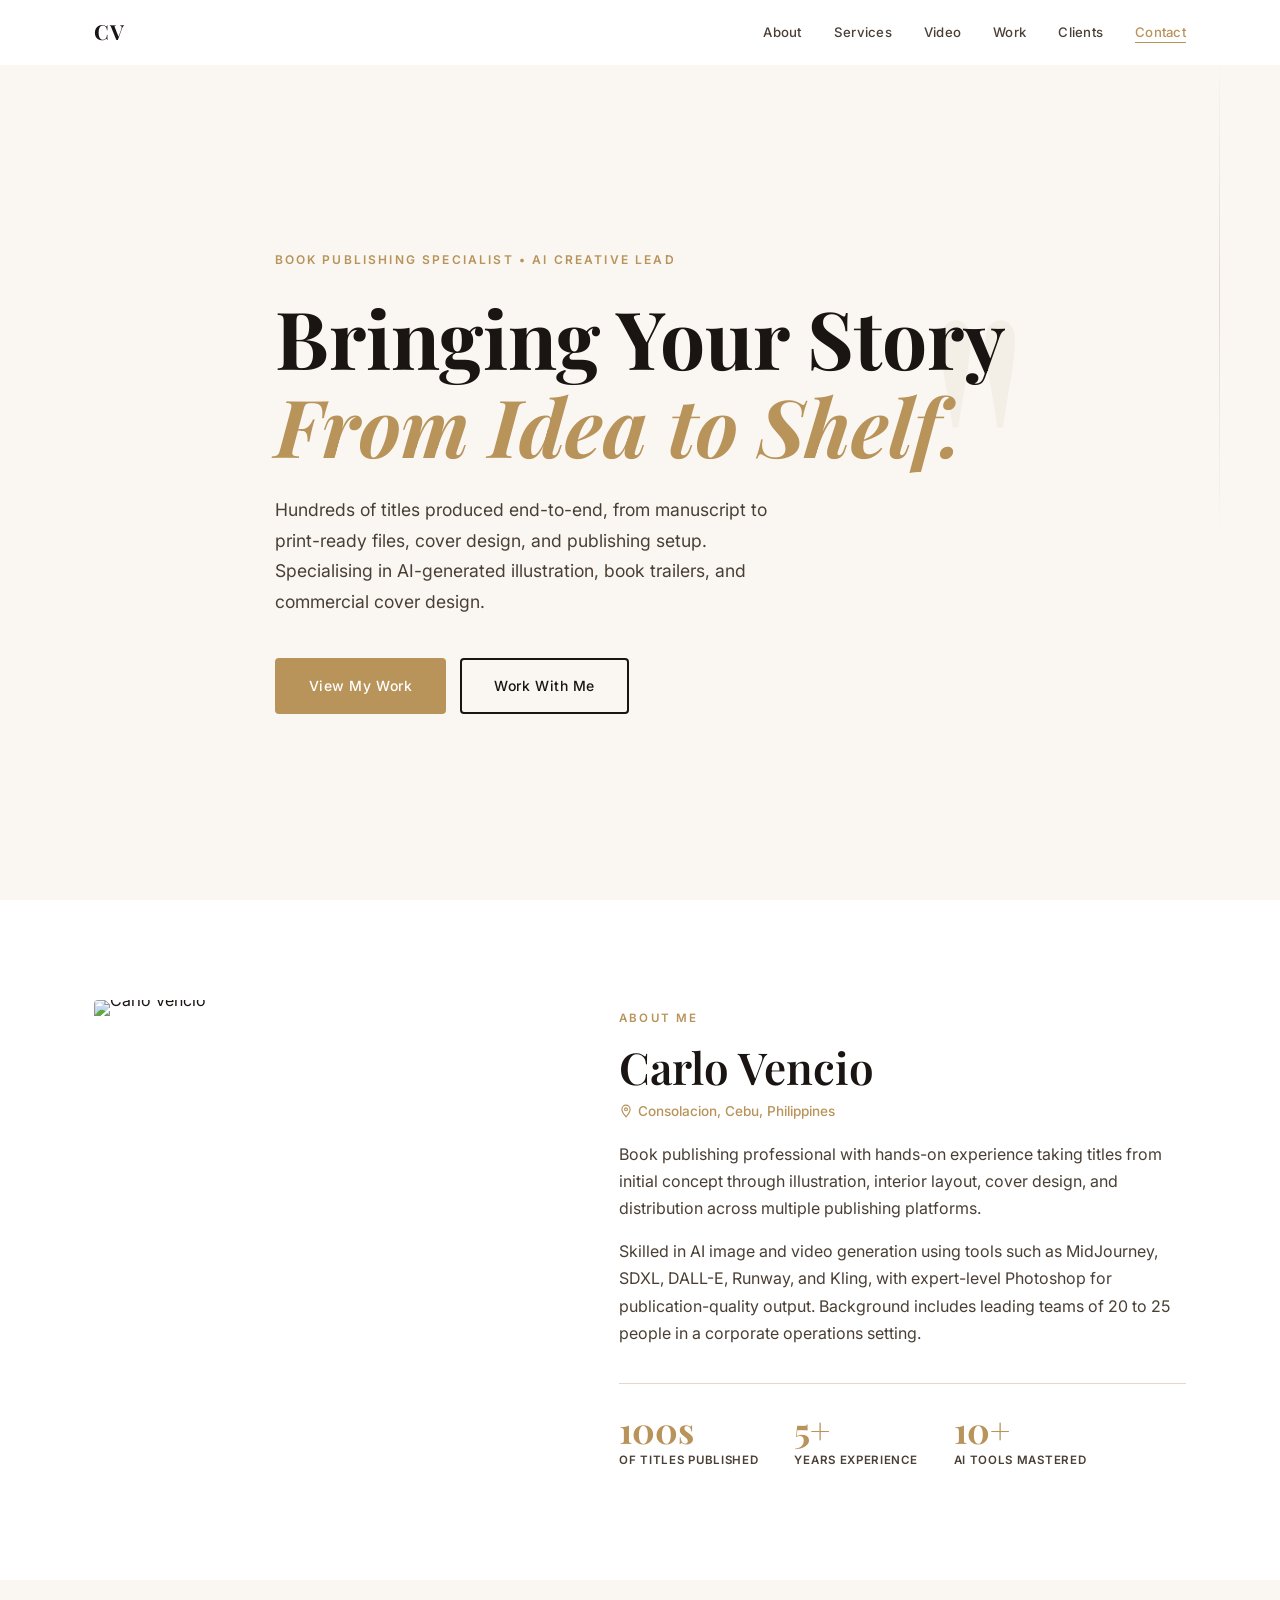
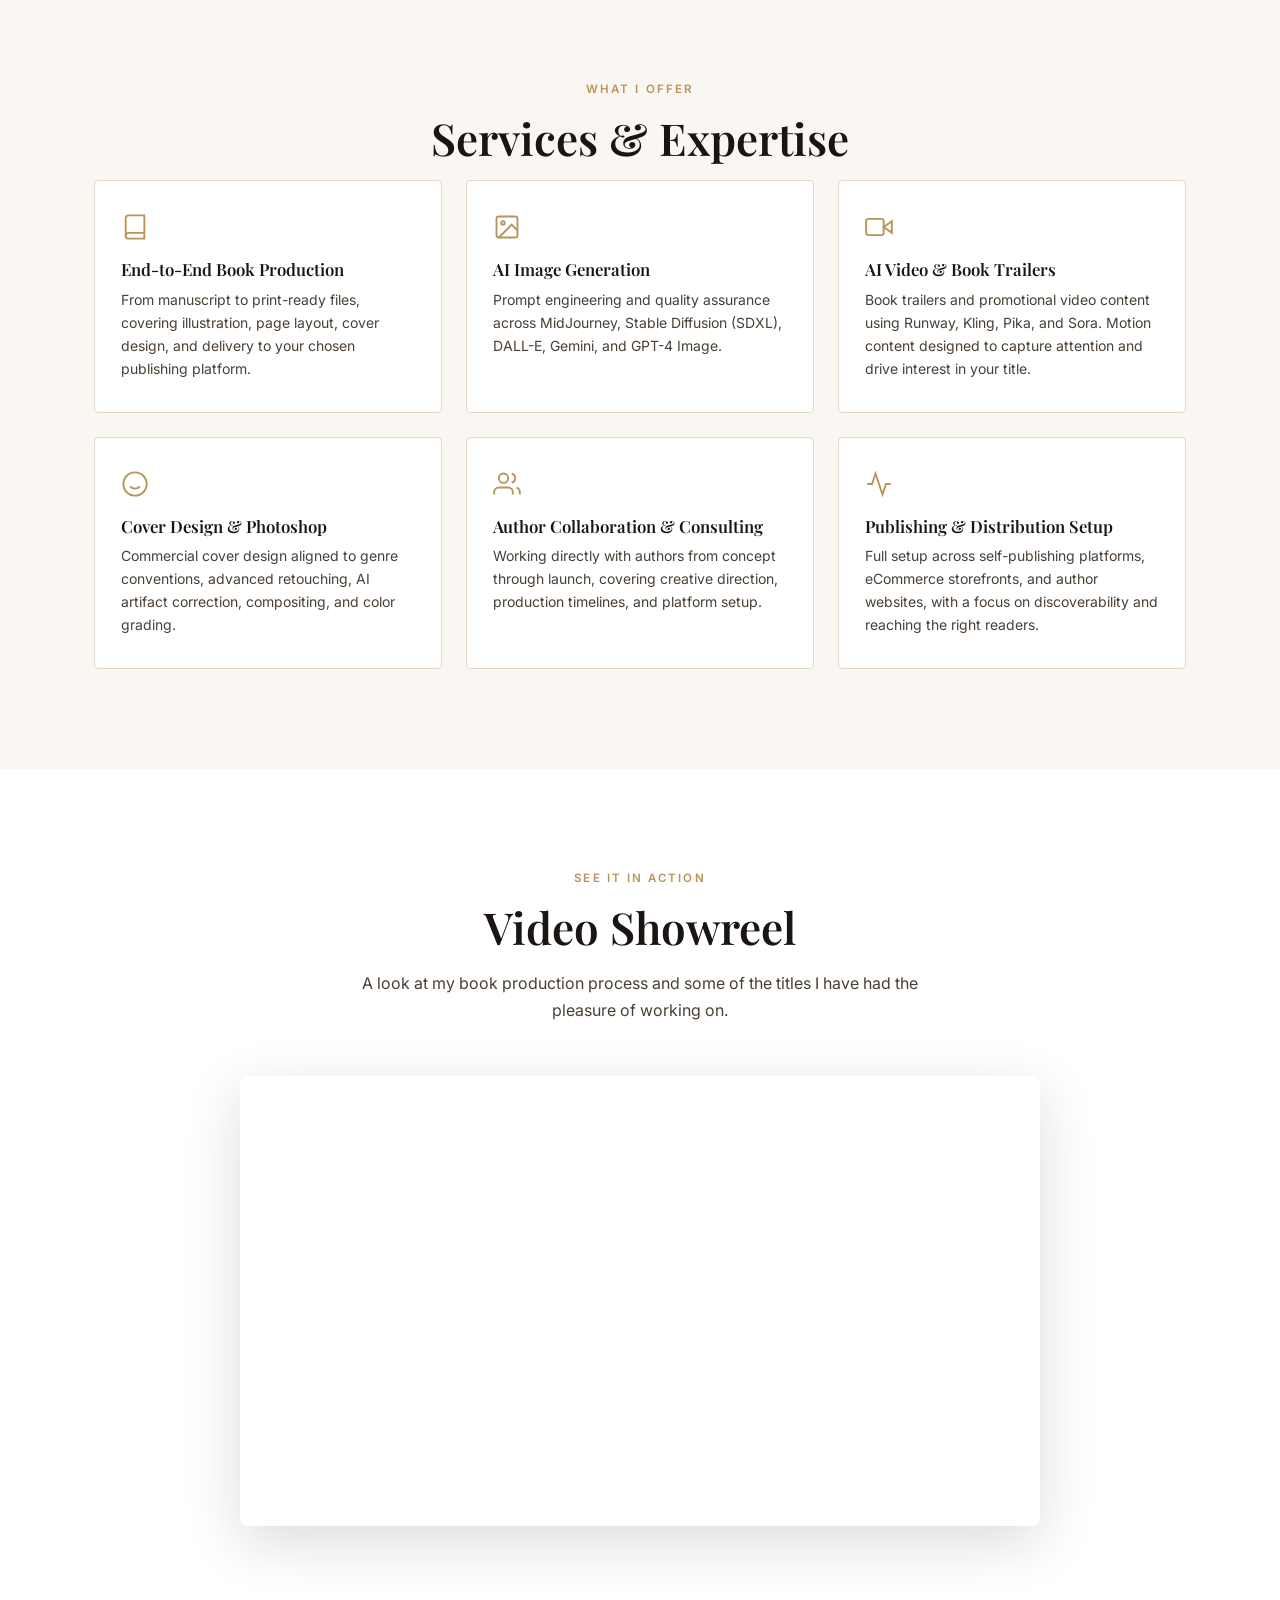
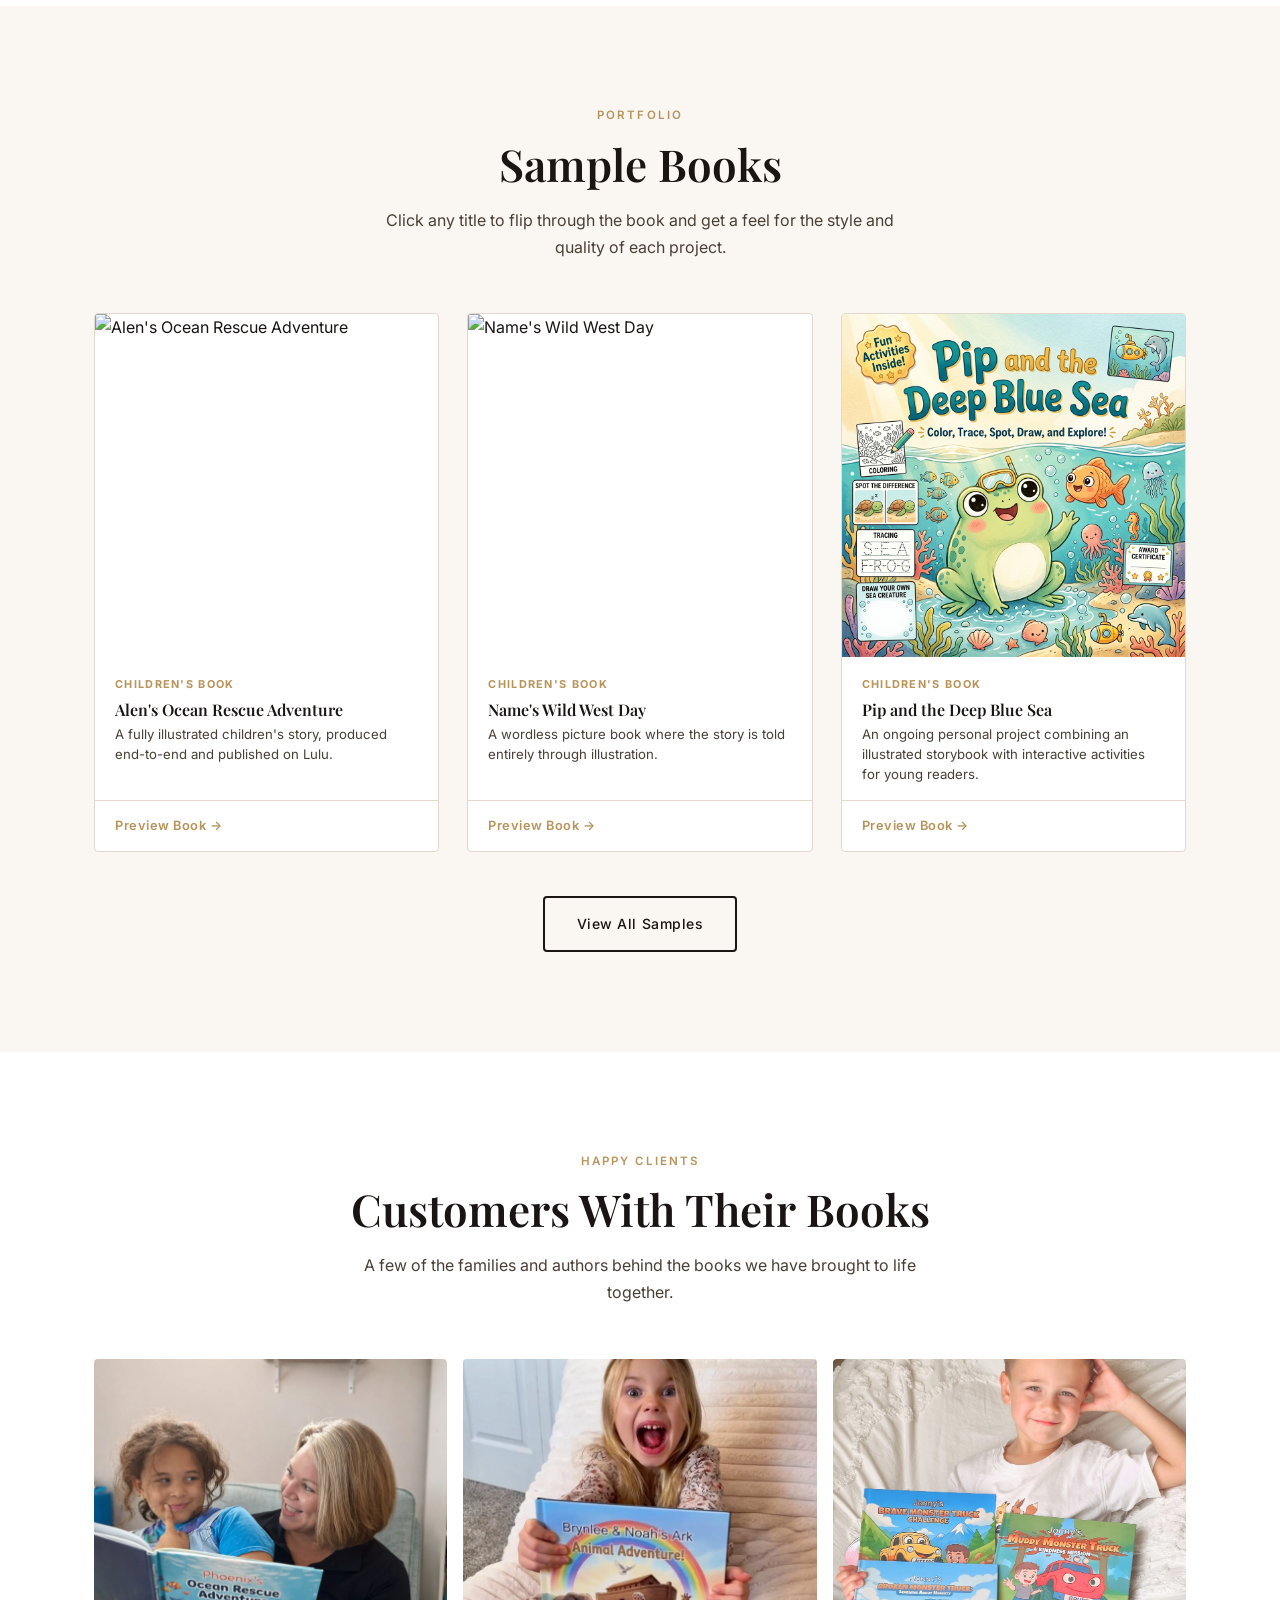
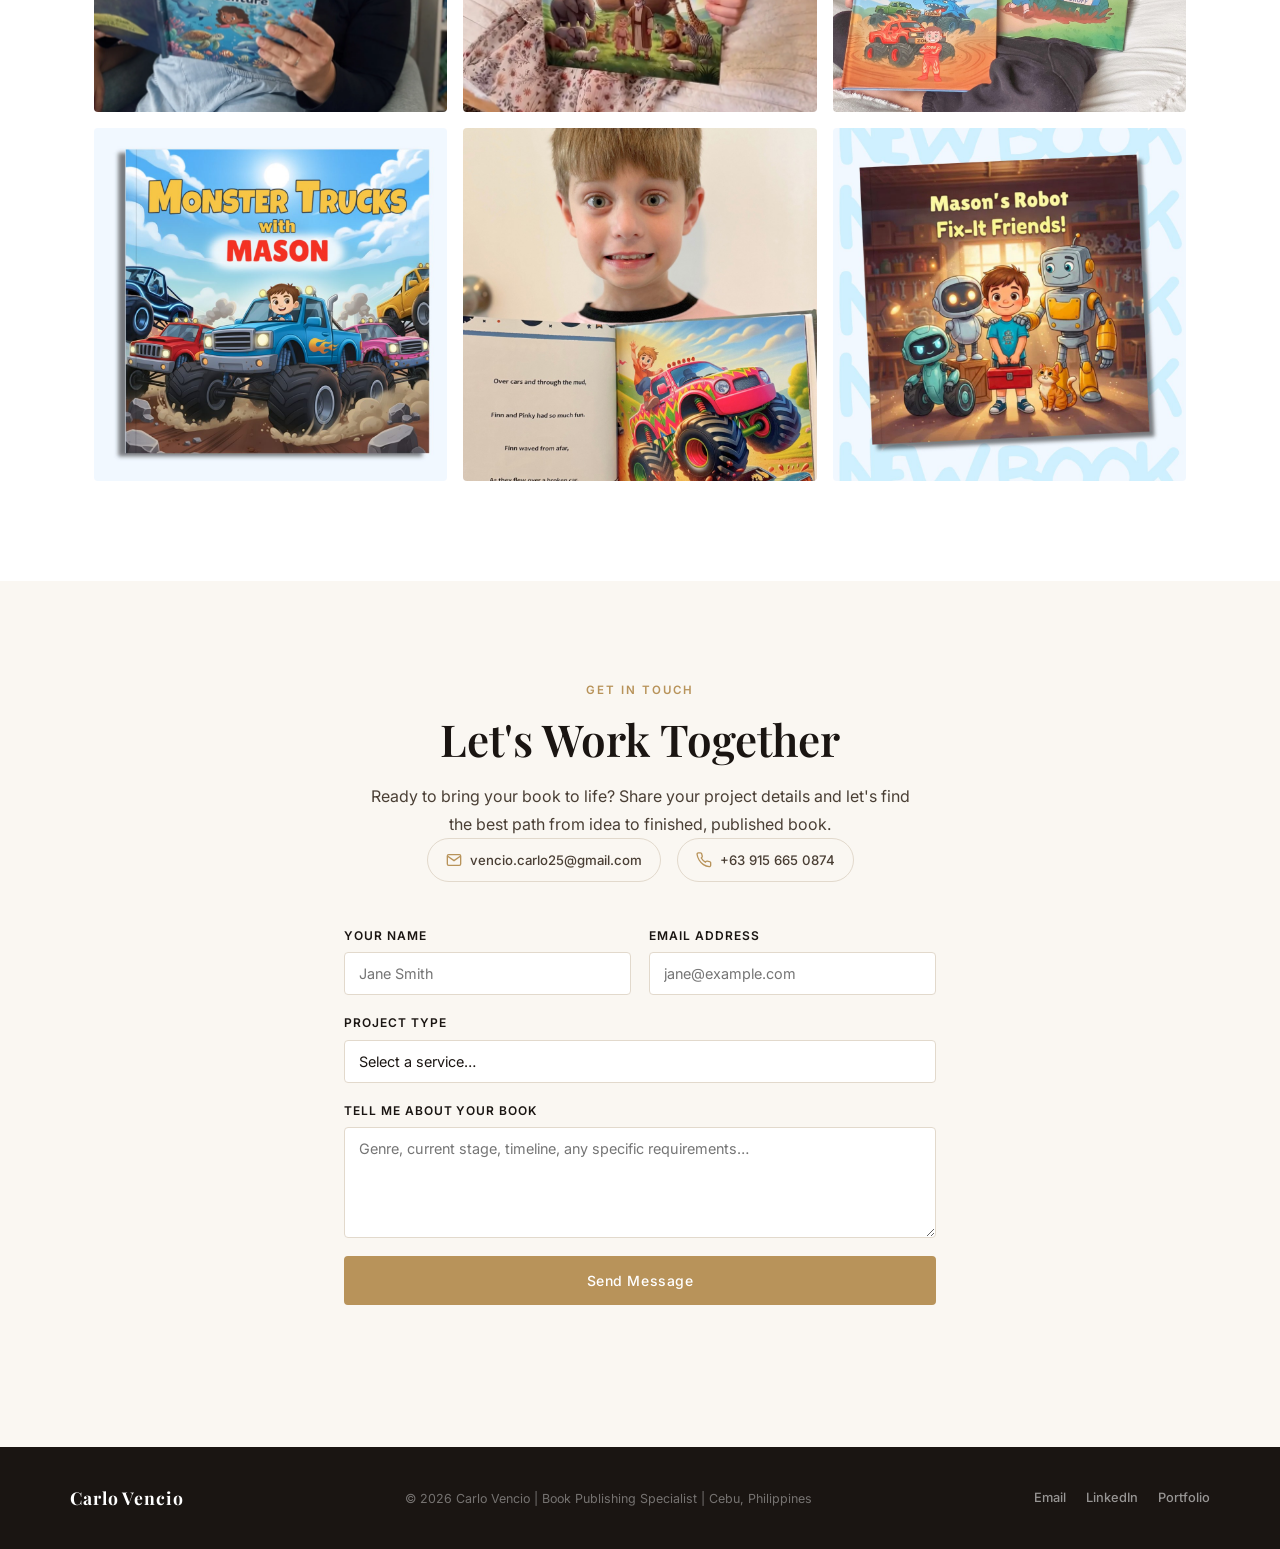
==== index.html @ 2e8cb9fe "Initial portfolio launch" ====
<!DOCTYPE html>
<html lang="en">
<head>
  <meta charset="UTF-8" />
  <meta name="viewport" content="width=device-width, initial-scale=1.0" />
  <title>Carlo Vencio | Book Publishing Specialist</title>
  <link rel="preconnect" href="https://fonts.googleapis.com" />
  <link rel="preconnect" href="https://fonts.gstatic.com" crossorigin />
  <link href="https://fonts.googleapis.com/css2?family=Playfair+Display:ital,wght@0,400;0,600;0,700;1,400&family=Inter:wght@300;400;500;600&display=swap" rel="stylesheet" />
  <link rel="stylesheet" href="style.css" />
</head>
<body>

  <!-- Navigation -->
  <nav id="navbar">
    <div class="nav-inner">
      <a href="#hero" class="nav-logo">CV</a>
      <ul class="nav-links">
        <li><a href="#about">About</a></li>
        <li><a href="#skills">Services</a></li>
        <li><a href="#reel">Video</a></li>
        <li><a href="#samples">Work</a></li>
        <li><a href="#clients">Clients</a></li>
        <li><a href="#contact" class="nav-cta">Contact</a></li>
      </ul>
      <button class="hamburger" aria-label="Toggle menu" onclick="toggleMenu()">
        <span></span><span></span><span></span>
      </button>
    </div>
    <ul class="mobile-menu" id="mobileMenu">
      <li><a href="#about" onclick="toggleMenu()">About</a></li>
      <li><a href="#skills" onclick="toggleMenu()">Services</a></li>
      <li><a href="#reel" onclick="toggleMenu()">Video</a></li>
      <li><a href="#samples" onclick="toggleMenu()">Work</a></li>
      <li><a href="#clients" onclick="toggleMenu()">Clients</a></li>
      <li><a href="#contact" onclick="toggleMenu()">Contact</a></li>
    </ul>
  </nav>

  <!-- Hero -->
  <section id="hero">
    <div class="hero-inner">
      <p class="hero-eyebrow">Book Publishing Specialist &bull; AI Creative Lead</p>
      <h1 class="hero-title">Bringing Your Story<br /><em>From Idea to Shelf.</em></h1>
      <p class="hero-sub">
        Hundreds of titles produced end-to-end, from manuscript to print-ready files, cover design,
        and publishing setup. Specialising in AI-generated illustration, book trailers, and commercial cover design.
      </p>
      <div class="hero-actions">
        <a href="#samples" class="btn btn-primary">View My Work</a>
        <a href="#contact" class="btn btn-ghost">Work With Me</a>
      </div>
    </div>
    <div class="hero-deco" aria-hidden="true">
      <div class="deco-line"></div>
      <div class="deco-quote">"</div>
    </div>
  </section>

  <!-- About -->
  <section id="about">
    <div class="section-inner two-col">

      <div class="about-image-wrap">
        <div class="about-image-placeholder">
          <img src="Portrait Photo.png" alt="Carlo Vencio" />
        </div>
      </div>

      <div class="about-text">
        <p class="section-label">About Me</p>
        <h2>Carlo Vencio</h2>
        <p class="about-location">
          <svg width="14" height="14" viewBox="0 0 24 24" fill="none" stroke="currentColor" stroke-width="2"><path d="M12 2C8.13 2 5 5.13 5 9c0 5.25 7 13 7 13s7-7.75 7-13c0-3.87-3.13-7-7-7z"/><circle cx="12" cy="9" r="2.5"/></svg>
          Consolacion, Cebu, Philippines
        </p>
        <p>
          Book publishing professional with hands-on experience taking titles from initial concept through
          illustration, interior layout, cover design, and distribution across multiple publishing platforms.
        </p>
        <p>
          Skilled in AI image and video generation using tools such as MidJourney, SDXL, DALL-E, Runway,
          and Kling, with expert-level Photoshop for publication-quality output. Background includes
          leading teams of 20 to 25 people in a corporate operations setting.
        </p>
        <div class="about-stats">
          <div class="stat">
            <span class="stat-num">100s</span>
            <span class="stat-label">of Titles Published</span>
          </div>
          <div class="stat">
            <span class="stat-num">5+</span>
            <span class="stat-label">Years Experience</span>
          </div>
          <div class="stat">
            <span class="stat-num">10+</span>
            <span class="stat-label">AI Tools Mastered</span>
          </div>
        </div>
      </div>

    </div>
  </section>

  <!-- Services / Skills -->
  <section id="skills" class="section-alt">
    <div class="section-inner">
      <p class="section-label centered">What I Offer</p>
      <h2 class="centered">Services &amp; Expertise</h2>
      <div class="skills-grid">

        <div class="skill-card fade-in">
          <div class="skill-icon">
            <svg width="28" height="28" viewBox="0 0 24 24" fill="none" stroke="currentColor" stroke-width="1.6"><path d="M4 19.5A2.5 2.5 0 0 1 6.5 17H20"/><path d="M6.5 2H20v20H6.5A2.5 2.5 0 0 1 4 19.5v-15A2.5 2.5 0 0 1 6.5 2z"/></svg>
          </div>
          <h3>End-to-End Book Production</h3>
          <p>From manuscript to print-ready files, covering illustration, page layout, cover design, and delivery to your chosen publishing platform.</p>
        </div>

        <div class="skill-card fade-in">
          <div class="skill-icon">
            <svg width="28" height="28" viewBox="0 0 24 24" fill="none" stroke="currentColor" stroke-width="1.6"><rect x="3" y="3" width="18" height="18" rx="2"/><circle cx="8.5" cy="8.5" r="1.5"/><polyline points="21 15 16 10 5 21"/></svg>
          </div>
          <h3>AI Image Generation</h3>
          <p>Prompt engineering and quality assurance across MidJourney, Stable Diffusion (SDXL), DALL-E, Gemini, and GPT-4 Image.</p>
        </div>

        <div class="skill-card fade-in">
          <div class="skill-icon">
            <svg width="28" height="28" viewBox="0 0 24 24" fill="none" stroke="currentColor" stroke-width="1.6"><polygon points="23 7 16 12 23 17 23 7"/><rect x="1" y="5" width="15" height="14" rx="2"/></svg>
          </div>
          <h3>AI Video &amp; Book Trailers</h3>
          <p>Book trailers and promotional video content using Runway, Kling, Pika, and Sora. Motion content designed to capture attention and drive interest in your title.</p>
        </div>

        <div class="skill-card fade-in">
          <div class="skill-icon">
            <svg width="28" height="28" viewBox="0 0 24 24" fill="none" stroke="currentColor" stroke-width="1.6"><circle cx="12" cy="12" r="10"/><path d="M8 14s1.5 2 4 2 4-2 4-2"/><line x1="9" y1="9" x2="9.01" y2="9"/><line x1="15" y1="9" x2="15.01" y2="9"/></svg>
          </div>
          <h3>Cover Design &amp; Photoshop</h3>
          <p>Commercial cover design aligned to genre conventions, advanced retouching, AI artifact correction, compositing, and color grading.</p>
        </div>

        <div class="skill-card fade-in">
          <div class="skill-icon">
            <svg width="28" height="28" viewBox="0 0 24 24" fill="none" stroke="currentColor" stroke-width="1.6"><path d="M17 21v-2a4 4 0 0 0-4-4H5a4 4 0 0 0-4 4v2"/><circle cx="9" cy="7" r="4"/><path d="M23 21v-2a4 4 0 0 0-3-3.87"/><path d="M16 3.13a4 4 0 0 1 0 7.75"/></svg>
          </div>
          <h3>Author Collaboration &amp; Consulting</h3>
          <p>Working directly with authors from concept through launch, covering creative direction, production timelines, and platform setup.</p>
        </div>

        <div class="skill-card fade-in">
          <div class="skill-icon">
            <svg width="28" height="28" viewBox="0 0 24 24" fill="none" stroke="currentColor" stroke-width="1.6"><polyline points="22 12 18 12 15 21 9 3 6 12 2 12"/></svg>
          </div>
          <h3>Publishing &amp; Distribution Setup</h3>
          <p>Full setup across self-publishing platforms, eCommerce storefronts, and author websites, with a focus on discoverability and reaching the right readers.</p>
        </div>

      </div>
    </div>
  </section>

  <!-- Video Reel -->
  <section id="reel">
    <div class="section-inner">
      <p class="section-label centered">See It in Action</p>
      <h2 class="centered">Video Showreel</h2>
      <p class="section-sub centered">A look at my book production process and some of the titles I have had the pleasure of working on.</p>

      <div class="video-wrap">
        <iframe
          src="https://drive.google.com/file/d/1rK-csCDAUSJfvxJgGJFTyrzbpa-KlfTm/preview"
          title="Carlo Vencio — Book Publishing Showreel"
          frameborder="0"
          allow="autoplay"
          allowfullscreen
        ></iframe>
      </div>
    </div>
  </section>

  <!-- Book Samples -->
  <section id="samples" class="section-alt">
    <div class="section-inner">
      <p class="section-label centered">Portfolio</p>
      <h2 class="centered">Sample Books</h2>
      <p class="section-sub centered">Click any title to flip through the book and get a feel for the style and quality of each project.</p>

      <div class="samples-grid">

        <a href="https://online.flippingbook.com/view/34475751/" class="sample-card fade-in" target="_blank" rel="noopener">
          <div class="sample-cover">
            <img src="book1-cover.png" alt="Alen's Ocean Rescue Adventure" />
          </div>
          <div class="sample-info">
            <span class="sample-tag">Children's Book</span>
            <h3>Alen's Ocean Rescue Adventure</h3>
            <p>A fully illustrated children's story, produced end-to-end and published on Lulu.</p>
          </div>
          <span class="sample-cta">Preview Book &rarr;</span>
        </a>

        <a href="https://online.flippingbook.com/view/34482926/" class="sample-card fade-in" target="_blank" rel="noopener">
          <div class="sample-cover">
            <img src="book2-cover.png" alt="Name's Wild West Day" />
          </div>
          <div class="sample-info">
            <span class="sample-tag">Children's Book</span>
            <h3>Name's Wild West Day</h3>
            <p>A wordless picture book where the story is told entirely through illustration.</p>
          </div>
          <span class="sample-cta">Preview Book &rarr;</span>
        </a>

        <a href="https://online.flippingbook.com/view/34551465/" class="sample-card fade-in" target="_blank" rel="noopener">
          <div class="sample-cover">
            <img src="Book 3 Cover.png" alt="Pip and the Deep Blue Sea" />
          </div>
          <div class="sample-info">
            <span class="sample-tag">Children's Book</span>
            <h3>Pip and the Deep Blue Sea</h3>
            <p>An ongoing personal project combining an illustrated storybook with interactive activities for young readers.</p>
          </div>
          <span class="sample-cta">Preview Book &rarr;</span>
        </a>

      </div>

      <div class="samples-footer">
        <a href="samples.html" class="btn btn-ghost">View All Samples</a>
      </div>
    </div>
  </section>

  <!-- Happy Clients -->
  <section id="clients">
    <div class="section-inner">
      <p class="section-label centered">Happy Clients</p>
      <h2 class="centered">Customers With Their Books</h2>
      <p class="section-sub centered">A few of the families and authors behind the books we have brought to life together.</p>

      <div class="customer-grid">

        <div class="customer-photo fade-in">
          <img src="Customers/651484935_17951443080093015_5088389993843318932_n.webp" alt="Happy customer with their book" />
        </div>

        <div class="customer-photo fade-in">
          <img src="Customers/684213125_17957928378093015_915943204173973894_n.webp" alt="Happy customer with their book" />
        </div>

        <div class="customer-photo fade-in">
          <img src="Customers/615909279_122229376700099306_4117335840687548541_n.jpg" alt="Happy customer with their book" />
        </div>

        <div class="customer-photo fade-in">
          <img src="Customers/581117694_122221785242099306_553278590789851433_n.jpg" alt="Happy customer with their book" />
        </div>

        <div class="customer-photo fade-in">
          <img src="Customers/581532958_122222029796099306_1323081441758568649_n.jpg" alt="Happy customer with their book" />
        </div>

        <div class="customer-photo fade-in">
          <img src="Customers/597852936_122225247158099306_3003278703873322475_n.jpg" alt="Happy customer with their book" />
        </div>

      </div>
    </div>
  </section>


  <!-- Contact -->
  <section id="contact" class="section-alt">
    <div class="section-inner contact-inner">
      <p class="section-label centered">Get in Touch</p>
      <h2 class="centered">Let's Work Together</h2>
      <p class="contact-lead centered">
        Ready to bring your book to life? Share your project details and let's find<br />
        the best path from idea to finished, published book.
      </p>

      <div class="contact-details">
        <a href="mailto:vencio.carlo25@gmail.com" class="contact-chip">
          <svg width="16" height="16" viewBox="0 0 24 24" fill="none" stroke="currentColor" stroke-width="2"><path d="M4 4h16c1.1 0 2 .9 2 2v12c0 1.1-.9 2-2 2H4c-1.1 0-2-.9-2-2V6c0-1.1.9-2 2-2z"/><polyline points="22,6 12,13 2,6"/></svg>
          vencio.carlo25@gmail.com
        </a>
        <a href="tel:+639156650874" class="contact-chip">
          <svg width="16" height="16" viewBox="0 0 24 24" fill="none" stroke="currentColor" stroke-width="2"><path d="M22 16.92v3a2 2 0 0 1-2.18 2 19.79 19.79 0 0 1-8.63-3.07A19.5 19.5 0 0 1 4.69 12 19.79 19.79 0 0 1 1.61 3.4a2 2 0 0 1 1.99-2.18h3a2 2 0 0 1 2 1.72c.127.96.361 1.903.7 2.81a2 2 0 0 1-.45 2.11L7.91 8.96a16 16 0 0 0 6.13 6.13l.91-.91a2 2 0 0 1 2.11-.45c.907.339 1.85.573 2.81.7A2 2 0 0 1 22 16.92z"/></svg>
          +63 915 665 0874
        </a>
      </div>

      <form class="contact-form" onsubmit="handleSubmit(event)">
        <div class="form-row">
          <div class="form-group">
            <label for="name">Your Name</label>
            <input type="text" id="name" name="name" placeholder="Jane Smith" required />
          </div>
          <div class="form-group">
            <label for="email">Email Address</label>
            <input type="email" id="email" name="email" placeholder="jane@example.com" required />
          </div>
        </div>
        <div class="form-group">
          <label for="project">Project Type</label>
          <select id="project" name="project">
            <option value="">Select a service…</option>
            <option>End-to-End Book Production</option>
            <option>Cover Design Only</option>
            <option>AI Image Generation</option>
            <option>Book Trailer / Video</option>
            <option>Publishing Platform Setup</option>
            <option>Other</option>
          </select>
        </div>
        <div class="form-group">
          <label for="message">Tell Me About Your Book</label>
          <textarea id="message" name="message" rows="5" placeholder="Genre, current stage, timeline, any specific requirements…" required></textarea>
        </div>
        <button type="submit" class="btn btn-primary full-width">Send Message</button>
        <p class="form-note" id="formNote"></p>
      </form>
    </div>
  </section>

  <!-- Footer -->
  <footer>
    <div class="footer-inner">
      <span class="footer-logo">Carlo Vencio</span>
      <p class="footer-copy">&copy; 2026 Carlo Vencio | Book Publishing Specialist | Cebu, Philippines</p>
      <div class="footer-links">
        <a href="mailto:vencio.carlo25@gmail.com">Email</a>
        <a href="#">LinkedIn</a>
        <a href="#">Portfolio</a>
      </div>
    </div>
  </footer>

  <script src="main.js"></script>
</body>
</html>
---- style.css ----
/* ===== Reset & Base ===== */
*, *::before, *::after { box-sizing: border-box; margin: 0; padding: 0; }

:root {
  --ink:        #1a1512;
  --ink-light:  #4a3f35;
  --cream:      #faf7f2;
  --cream-dark: #f0ebe0;
  --gold:       #b8935a;
  --gold-light: #d4af7a;
  --white:      #ffffff;
  --border:     #e2d9cc;
  --shadow:     rgba(26, 21, 18, 0.08);

  --serif: 'Playfair Display', Georgia, serif;
  --sans:  'Inter', system-ui, sans-serif;

  --max-w: 1140px;
  --section-pad: 100px 24px;
  --radius: 4px;
  --transition: 0.25s ease;
}

html { scroll-behavior: smooth; }

body {
  font-family: var(--sans);
  font-size: 16px;
  line-height: 1.7;
  color: var(--ink);
  background: var(--white);
  -webkit-font-smoothing: antialiased;
}

img { display: block; max-width: 100%; }
a { color: inherit; text-decoration: none; }

/* ===== Typography ===== */
h1, h2, h3 { font-family: var(--serif); line-height: 1.2; }

h2 {
  font-size: clamp(2rem, 4vw, 2.75rem);
  font-weight: 600;
  margin-bottom: 16px;
  color: var(--ink);
}

h3 { font-size: 1.05rem; font-weight: 600; margin-bottom: 8px; }

p { color: var(--ink-light); margin-bottom: 16px; }
p:last-child { margin-bottom: 0; }

.section-label {
  font-family: var(--sans);
  font-size: 0.72rem;
  font-weight: 600;
  letter-spacing: 0.18em;
  text-transform: uppercase;
  color: var(--gold);
  margin-bottom: 12px;
  display: block;
}

.section-sub {
  font-size: 1rem;
  max-width: 560px;
  margin: 0 auto 52px;
  line-height: 1.7;
}

.centered { text-align: center; }

/* ===== Layout ===== */
.section-inner {
  max-width: var(--max-w);
  margin: 0 auto;
  padding: var(--section-pad);
}

.section-alt { background: var(--cream); }

/* ===== Buttons ===== */
.btn {
  display: inline-block;
  padding: 14px 32px;
  border-radius: var(--radius);
  font-family: var(--sans);
  font-size: 0.875rem;
  font-weight: 500;
  letter-spacing: 0.04em;
  cursor: pointer;
  transition: var(--transition);
  border: 2px solid transparent;
}

.btn-primary {
  background: var(--gold);
  color: var(--white);
  border-color: var(--gold);
}
.btn-primary:hover {
  background: var(--gold-light);
  border-color: var(--gold-light);
  transform: translateY(-2px);
  box-shadow: 0 6px 20px rgba(184,147,90,0.3);
}

.btn-ghost {
  background: transparent;
  color: var(--ink);
  border-color: var(--ink);
}
.btn-ghost:hover {
  background: var(--ink);
  color: var(--white);
  transform: translateY(-2px);
}

.full-width { width: 100%; text-align: center; }

/* ===== Navigation ===== */
#navbar {
  position: fixed;
  top: 0; left: 0; right: 0;
  z-index: 100;
  background: rgba(255,255,255,0.97);
  backdrop-filter: blur(10px);
  border-bottom: 1px solid transparent;
  transition: border-color var(--transition), box-shadow var(--transition);
}
#navbar.scrolled {
  border-color: var(--border);
  box-shadow: 0 2px 20px var(--shadow);
}

.nav-inner {
  max-width: var(--max-w);
  margin: 0 auto;
  padding: 0 24px;
  height: 64px;
  display: flex;
  align-items: center;
  justify-content: space-between;
}

.nav-logo {
  font-family: var(--serif);
  font-size: 1.3rem;
  font-weight: 700;
  color: var(--ink);
  letter-spacing: 0.05em;
  flex-shrink: 0;
}

.nav-links {
  display: flex;
  gap: 32px;
  list-style: none;
  align-items: center;
}
.nav-links a {
  font-size: 0.825rem;
  font-weight: 500;
  color: var(--ink-light);
  transition: color var(--transition);
  letter-spacing: 0.02em;
  white-space: nowrap;
}
.nav-links a:hover { color: var(--gold); }
.nav-cta { color: var(--gold) !important; border-bottom: 1.5px solid var(--gold); padding-bottom: 2px; }

.hamburger { display: none; flex-direction: column; gap: 5px; background: none; border: none; cursor: pointer; padding: 6px; }
.hamburger span { display: block; width: 22px; height: 2px; background: var(--ink); border-radius: 2px; transition: var(--transition); }

.mobile-menu { display: none; list-style: none; flex-direction: column; background: var(--white); border-top: 1px solid var(--border); padding: 12px 24px 20px; gap: 2px; }
.mobile-menu.open { display: flex; }
.mobile-menu a { display: block; padding: 10px 0; font-size: 0.95rem; font-weight: 500; color: var(--ink-light); border-bottom: 1px solid var(--border); }
.mobile-menu a:hover { color: var(--gold); }

/* ===== Hero ===== */
#hero {
  min-height: 100vh;
  display: flex;
  align-items: center;
  background: var(--cream);
  position: relative;
  overflow: hidden;
  padding-top: 64px;
}

.hero-inner {
  max-width: var(--max-w);
  margin: 0 auto;
  padding: 80px 24px;
  position: relative;
  z-index: 1;
}

.hero-eyebrow {
  font-size: 0.75rem;
  font-weight: 600;
  letter-spacing: 0.18em;
  text-transform: uppercase;
  color: var(--gold);
  margin-bottom: 22px;
}

.hero-title {
  font-size: clamp(2.8rem, 6.5vw, 5rem);
  font-weight: 700;
  color: var(--ink);
  line-height: 1.1;
  margin-bottom: 26px;
}
.hero-title em { font-style: italic; color: var(--gold); }

.hero-sub {
  font-size: 1.1rem;
  max-width: 520px;
  color: var(--ink-light);
  margin-bottom: 40px;
  line-height: 1.75;
}

.hero-actions { display: flex; gap: 14px; flex-wrap: wrap; }

.hero-deco { position: absolute; right: 0; top: 50%; transform: translateY(-50%); width: 45%; display: flex; align-items: center; justify-content: center; pointer-events: none; user-select: none; }
.deco-line { position: absolute; right: 60px; top: -200px; width: 1px; height: 500px; background: linear-gradient(to bottom, transparent, var(--border), transparent); }
.deco-quote { font-family: var(--serif); font-size: 32vw; line-height: 1; color: var(--cream-dark); opacity: 0.6; margin-right: 5%; }

/* ===== About ===== */
.two-col { display: grid; grid-template-columns: 1fr 1.25fr; gap: 72px; align-items: center; }

.about-image-wrap { position: relative; }

.about-image-placeholder {
  aspect-ratio: 3/4;
  border-radius: var(--radius);
  max-width: 360px;
  overflow: hidden;
  line-height: 0;
}

.about-image-placeholder img {
  display: block;
  width: 100%;
  height: 100%;
  object-fit: cover;
  object-position: center top;
  image-rendering: high-quality;
}

.photo-upload-hint {
  display: flex;
  flex-direction: column;
  align-items: center;
  gap: 10px;
  text-align: center;
  padding: 24px;
  color: var(--gold);
}

.photo-upload-hint span {
  font-size: 0.9rem;
  font-weight: 600;
  color: var(--gold);
  letter-spacing: 0.03em;
}

.photo-upload-hint small {
  font-size: 0.75rem;
  color: var(--ink-light);
  line-height: 1.5;
}

.about-location {
  display: flex;
  align-items: center;
  gap: 5px;
  font-size: 0.85rem;
  font-weight: 500;
  color: var(--gold);
  margin-bottom: 18px;
}
.about-location svg { flex-shrink: 0; }

.about-text h2 { margin-bottom: 6px; }

.about-stats {
  display: flex;
  gap: 36px;
  margin-top: 36px;
  padding-top: 28px;
  border-top: 1px solid var(--border);
}

.stat { display: flex; flex-direction: column; }
.stat-num { font-family: var(--serif); font-size: 2.2rem; font-weight: 700; color: var(--gold); line-height: 1; margin-bottom: 4px; }
.stat-label { font-size: 0.72rem; font-weight: 600; letter-spacing: 0.06em; color: var(--ink-light); text-transform: uppercase; }

/* ===== Skills ===== */
.skills-grid {
  display: grid;
  grid-template-columns: repeat(3, 1fr);
  gap: 24px;
  margin-top: 8px;
}

.skill-card {
  background: var(--white);
  border: 1px solid var(--border);
  border-radius: var(--radius);
  padding: 32px 26px;
  transition: box-shadow var(--transition), transform var(--transition);
}
.skill-card:hover { box-shadow: 0 8px 32px var(--shadow); transform: translateY(-4px); }

.skill-icon { color: var(--gold); margin-bottom: 16px; line-height: 1; }
.skill-card p { font-size: 0.875rem; line-height: 1.65; }

/* ===== Video ===== */
#reel .section-inner { padding-bottom: 80px; }

.video-wrap {
  max-width: 800px;
  margin: 0 auto;
  border-radius: 8px;
  overflow: hidden;
  box-shadow: 0 16px 56px rgba(26,21,18,0.15);
}

.video-wrap iframe,
.video-wrap video {
  width: 100%;
  aspect-ratio: 16/9;
  display: block;
  border: none;
}

.video-placeholder {
  aspect-ratio: 16/9;
  background: var(--ink);
  display: flex;
  flex-direction: column;
  align-items: center;
  justify-content: center;
  gap: 14px;
  color: rgba(255,255,255,0.5);
  text-align: center;
  padding: 24px;
}

.video-play-btn {
  width: 72px;
  height: 72px;
  border-radius: 50%;
  border: 2px solid rgba(255,255,255,0.25);
  display: flex;
  align-items: center;
  justify-content: center;
  color: var(--white);
  margin-bottom: 4px;
}

.video-placeholder p { color: rgba(255,255,255,0.7); font-weight: 500; margin: 0; font-size: 1rem; }
.video-placeholder small { font-size: 0.8rem; max-width: 320px; line-height: 1.5; }

/* ===== Samples ===== */
.samples-grid {
  display: grid;
  grid-template-columns: repeat(3, 1fr);
  gap: 28px;
  margin-top: 8px;
}

.sample-card {
  display: flex;
  flex-direction: column;
  background: var(--white);
  border: 1px solid var(--border);
  border-radius: var(--radius);
  overflow: hidden;
  transition: box-shadow var(--transition), transform var(--transition);
  cursor: pointer;
  color: var(--ink);
}
.sample-card:hover { box-shadow: 0 12px 40px var(--shadow); transform: translateY(-4px); }

.sample-cover {
  aspect-ratio: 1/1;
  display: flex;
  align-items: center;
  justify-content: center;
  position: relative;
  overflow: hidden;
}
.sample-cover img { display: block; width: 100%; height: 100%; object-fit: cover; object-position: center top; }
.cover-placeholder-text { font-size: 0.75rem; color: rgba(255,255,255,0.4); letter-spacing: 0.08em; font-weight: 500; }

.sample-info { padding: 18px 20px 0; flex: 1; }
.sample-tag { font-size: 0.68rem; font-weight: 700; letter-spacing: 0.12em; text-transform: uppercase; color: var(--gold); display: block; margin-bottom: 6px; }
.sample-info h3 { font-size: 1rem; margin-bottom: 6px; }
.sample-info p { font-size: 0.825rem; line-height: 1.5; margin: 0; }

.sample-cta {
  display: block;
  padding: 14px 20px;
  font-size: 0.8rem;
  font-weight: 600;
  color: var(--gold);
  letter-spacing: 0.04em;
  border-top: 1px solid var(--border);
  margin-top: 16px;
  transition: background var(--transition), color var(--transition);
}
.sample-card:hover .sample-cta { background: var(--gold); color: var(--white); }

.samples-footer { text-align: center; margin-top: 44px; }

/* ===== Clients ===== */
#clients .section-inner { padding-bottom: 100px; }

.customer-grid {
  display: grid;
  grid-template-columns: repeat(3, 1fr);
  gap: 16px;
  margin-top: 8px;
}

.customer-photo {
  border-radius: var(--radius);
  overflow: hidden;
  aspect-ratio: 1/1;
  background: var(--cream-dark);
}

.customer-photo img {
  display: block;
  width: 100%;
  height: 100%;
  object-fit: cover;
  object-position: center;
  transition: transform 0.4s ease;
}

.customer-photo:hover img { transform: scale(1.04); }

/* ===== Contact ===== */
.contact-inner { max-width: 640px; }

.contact-details {
  display: flex;
  gap: 16px;
  justify-content: center;
  flex-wrap: wrap;
  margin-bottom: 44px;
}

.contact-chip {
  display: flex;
  align-items: center;
  gap: 8px;
  padding: 10px 18px;
  border: 1.5px solid var(--border);
  border-radius: 100px;
  font-size: 0.825rem;
  font-weight: 500;
  color: var(--ink-light);
  transition: var(--transition);
  white-space: nowrap;
}
.contact-chip:hover { border-color: var(--gold); color: var(--gold); }
.contact-chip svg { color: var(--gold); }

.contact-lead { font-size: 1rem; margin-bottom: 0; line-height: 1.75; }

.contact-form { display: flex; flex-direction: column; gap: 18px; }
.form-row { display: grid; grid-template-columns: 1fr 1fr; gap: 18px; }
.form-group { display: flex; flex-direction: column; gap: 6px; }

.form-group label { font-size: 0.75rem; font-weight: 600; letter-spacing: 0.08em; text-transform: uppercase; color: var(--ink); }

.form-group input,
.form-group select,
.form-group textarea {
  font-family: var(--sans);
  font-size: 0.9rem;
  color: var(--ink);
  background: var(--white);
  border: 1.5px solid var(--border);
  border-radius: var(--radius);
  padding: 12px 14px;
  outline: none;
  transition: border-color var(--transition), box-shadow var(--transition);
  resize: vertical;
  appearance: none;
}
.form-group input:focus,
.form-group select:focus,
.form-group textarea:focus {
  border-color: var(--gold);
  box-shadow: 0 0 0 3px rgba(184,147,90,0.12);
}

.form-note { text-align: center; font-size: 0.875rem; min-height: 24px; }
.form-note.success { color: #4a7c59; }
.form-note.error   { color: #b85a5a; }

/* ===== Footer ===== */
footer { background: var(--ink); color: var(--white); padding: 36px 24px; }
.footer-inner { max-width: var(--max-w); margin: 0 auto; display: flex; align-items: center; justify-content: space-between; flex-wrap: wrap; gap: 14px; }
.footer-logo { font-family: var(--serif); font-size: 1.1rem; font-weight: 700; letter-spacing: 0.05em; }
.footer-copy { font-size: 0.78rem; color: rgba(255,255,255,0.4); margin: 0; }
.footer-links { display: flex; gap: 20px; }
.footer-links a { font-size: 0.8rem; color: rgba(255,255,255,0.55); font-weight: 500; transition: color var(--transition); }
.footer-links a:hover { color: var(--gold-light); }

/* ===== Fade-in animation ===== */
.fade-in { opacity: 0; transform: translateY(20px); transition: opacity 0.55s ease, transform 0.55s ease; }
.fade-in.visible { opacity: 1; transform: translateY(0); }

/* ===== Samples Page ===== */
.samples-page body { background: var(--cream); }

.samples-page-header {
  background: var(--white);
  border-bottom: 1px solid var(--border);
  padding: 20px 24px;
  position: sticky;
  top: 0;
  z-index: 50;
}

.samples-page-header-inner {
  max-width: var(--max-w);
  margin: 0 auto;
  display: flex;
  align-items: center;
  justify-content: space-between;
}

.back-link {
  display: flex;
  align-items: center;
  gap: 8px;
  font-size: 0.875rem;
  font-weight: 500;
  color: var(--ink-light);
  transition: color var(--transition);
}
.back-link:hover { color: var(--gold); }

.samples-page-title { font-family: var(--serif); font-size: 1.2rem; font-weight: 600; }

.samples-page-grid {
  max-width: var(--max-w);
  margin: 0 auto;
  padding: 60px 24px;
  display: grid;
  grid-template-columns: repeat(3, 1fr);
  gap: 40px;
}

.book-preview-card {
  background: var(--white);
  border: 1px solid var(--border);
  border-radius: 6px;
  overflow: hidden;
  box-shadow: 0 4px 20px var(--shadow);
  transition: box-shadow var(--transition), transform var(--transition);
  scroll-margin-top: 80px;
}
.book-preview-card:hover { box-shadow: 0 12px 40px rgba(26,21,18,0.12); transform: translateY(-4px); }

.book-cover-large {
  aspect-ratio: 1/1;
  display: flex;
  align-items: center;
  justify-content: center;
  position: relative;
}
.book-cover-large img { display: block; width: 100%; height: 100%; object-fit: cover; object-position: center top; }
.book-cover-large .cover-placeholder-text { font-size: 0.8rem; color: rgba(255,255,255,0.4); letter-spacing: 0.08em; }

.book-preview-body { padding: 24px; }
.book-preview-body .sample-tag { display: block; margin-bottom: 6px; }
.book-preview-body h3 { font-size: 1.15rem; margin-bottom: 10px; }
.book-preview-body p { font-size: 0.875rem; line-height: 1.65; margin-bottom: 20px; }

.book-preview-actions { display: flex; gap: 10px; flex-wrap: wrap; }
.book-preview-actions .btn { padding: 10px 20px; font-size: 0.8rem; }

/* ===== Responsive ===== */
@media (max-width: 1024px) {
  .customer-grid { grid-template-columns: repeat(3, 1fr); }
}

@media (max-width: 900px) {
  .skills-grid,
  .samples-grid { grid-template-columns: repeat(2, 1fr); }
  .two-col { grid-template-columns: 1fr; gap: 48px; }
  .about-image-placeholder { max-width: 100%; }
  .samples-page-grid { grid-template-columns: repeat(2, 1fr); }
}

@media (max-width: 640px) {
  :root { --section-pad: 64px 20px; }
  .nav-links { display: none; }
  .hamburger { display: flex; }
  .skills-grid,
  .samples-grid,
  .samples-page-grid { grid-template-columns: 1fr; }
  .customer-grid { grid-template-columns: repeat(2, 1fr); gap: 10px; }
  .form-row { grid-template-columns: 1fr; }
  .about-stats { gap: 20px; }
  .hero-actions { flex-direction: column; }
  .hero-actions .btn { text-align: center; }
  .footer-inner { flex-direction: column; text-align: center; }
  .deco-quote { display: none; }
  .contact-details { flex-direction: column; align-items: center; }
}
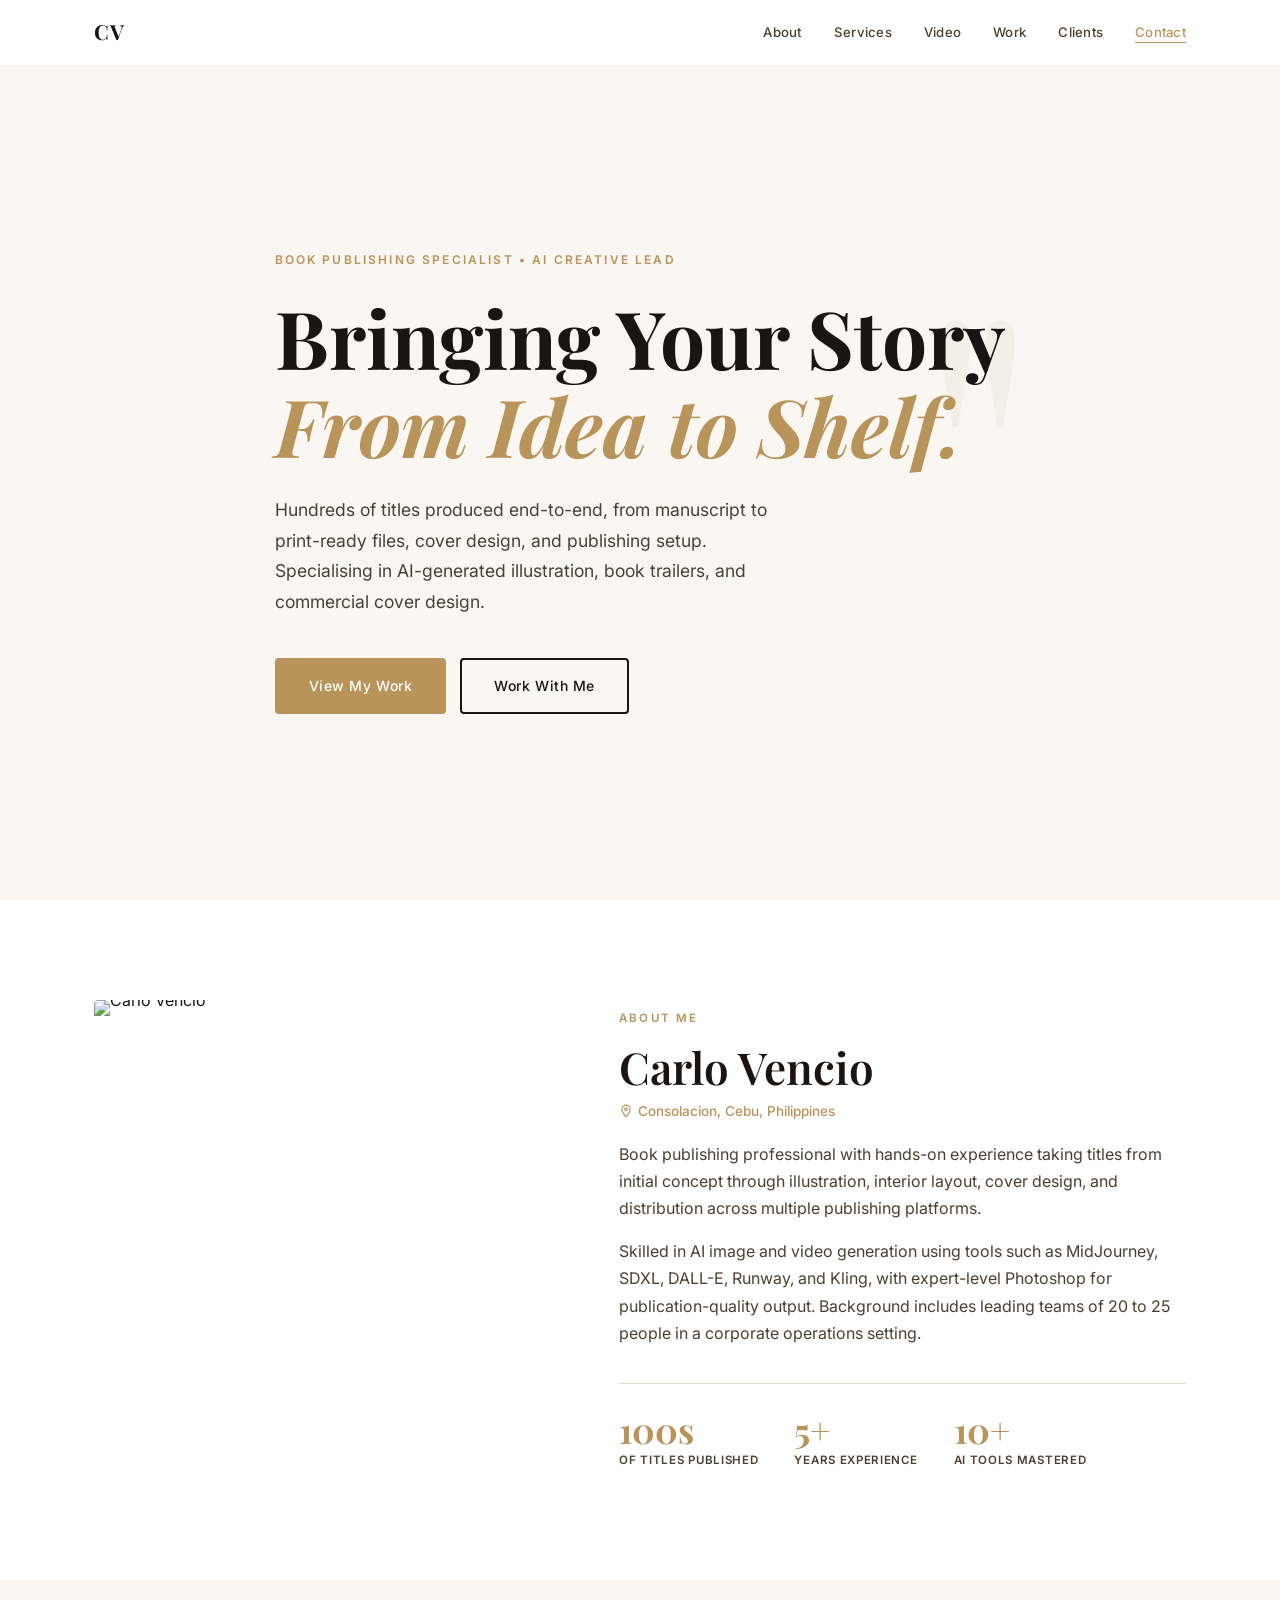
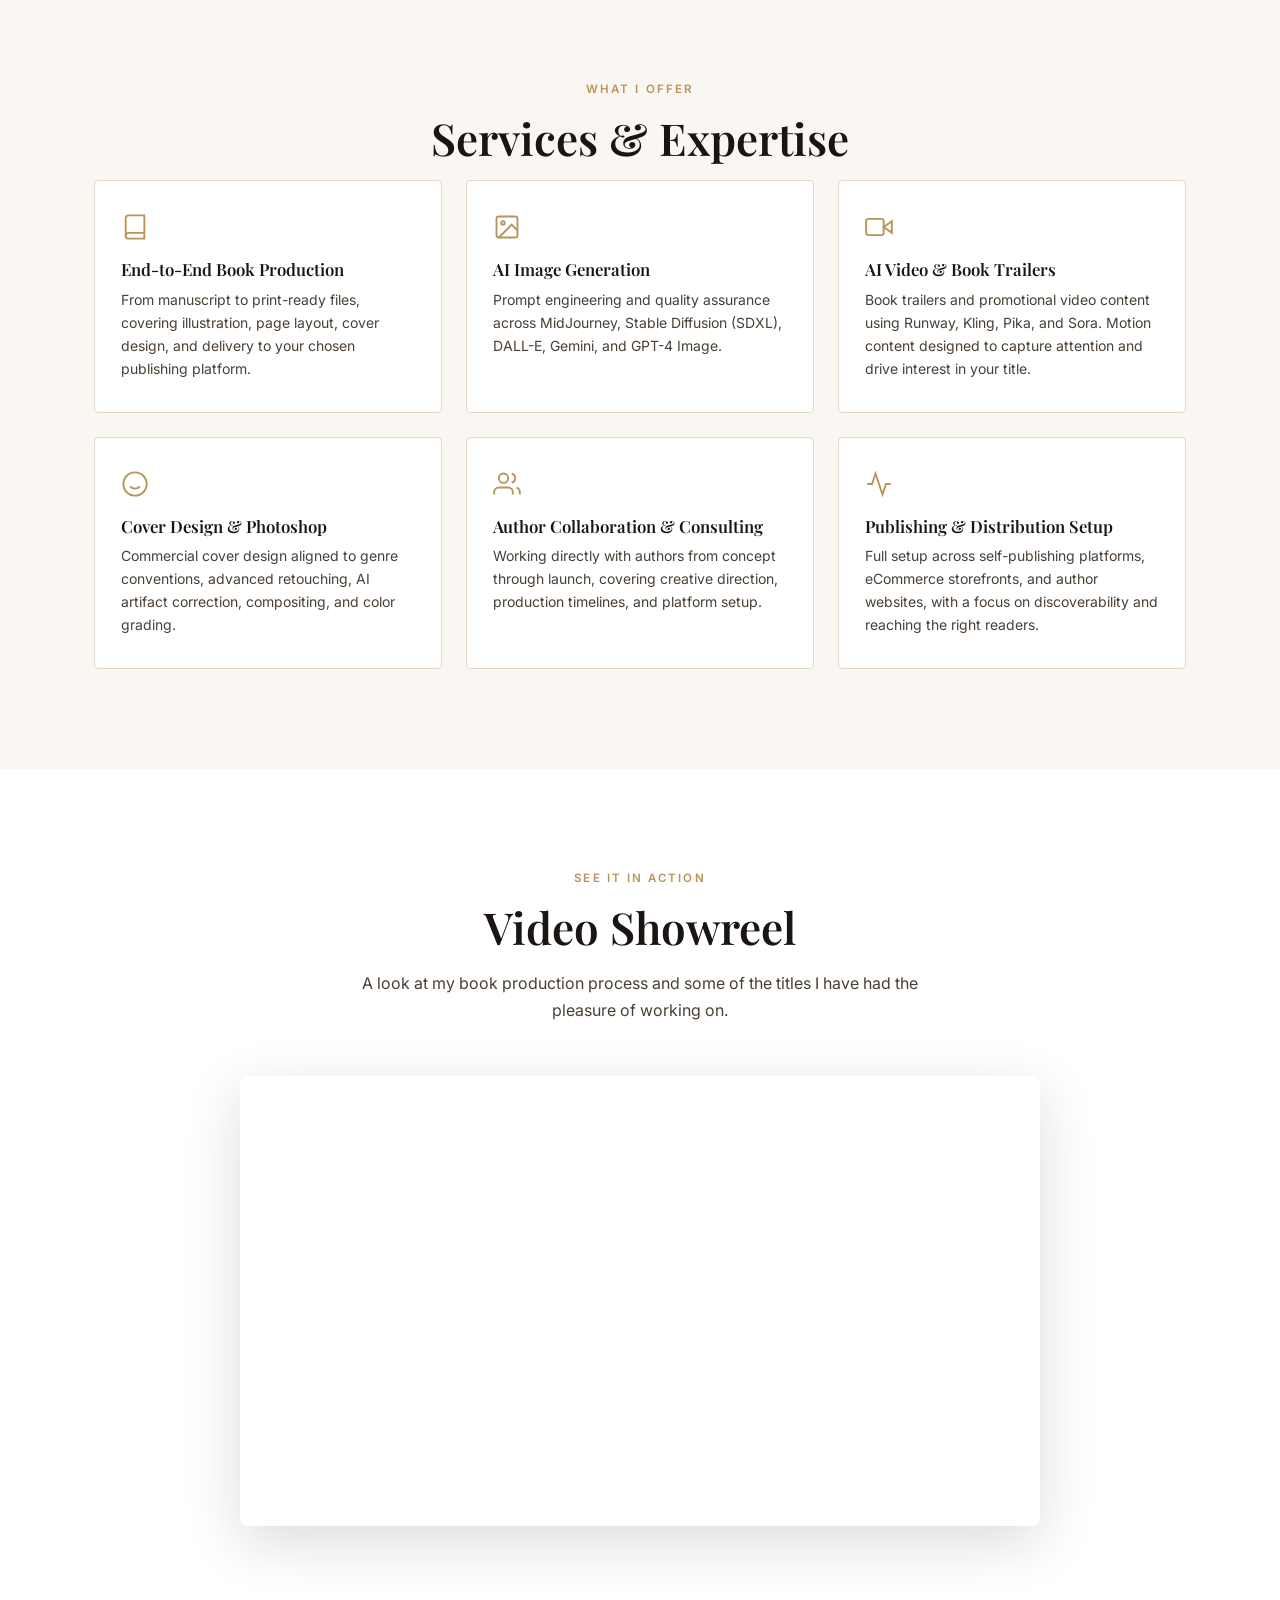
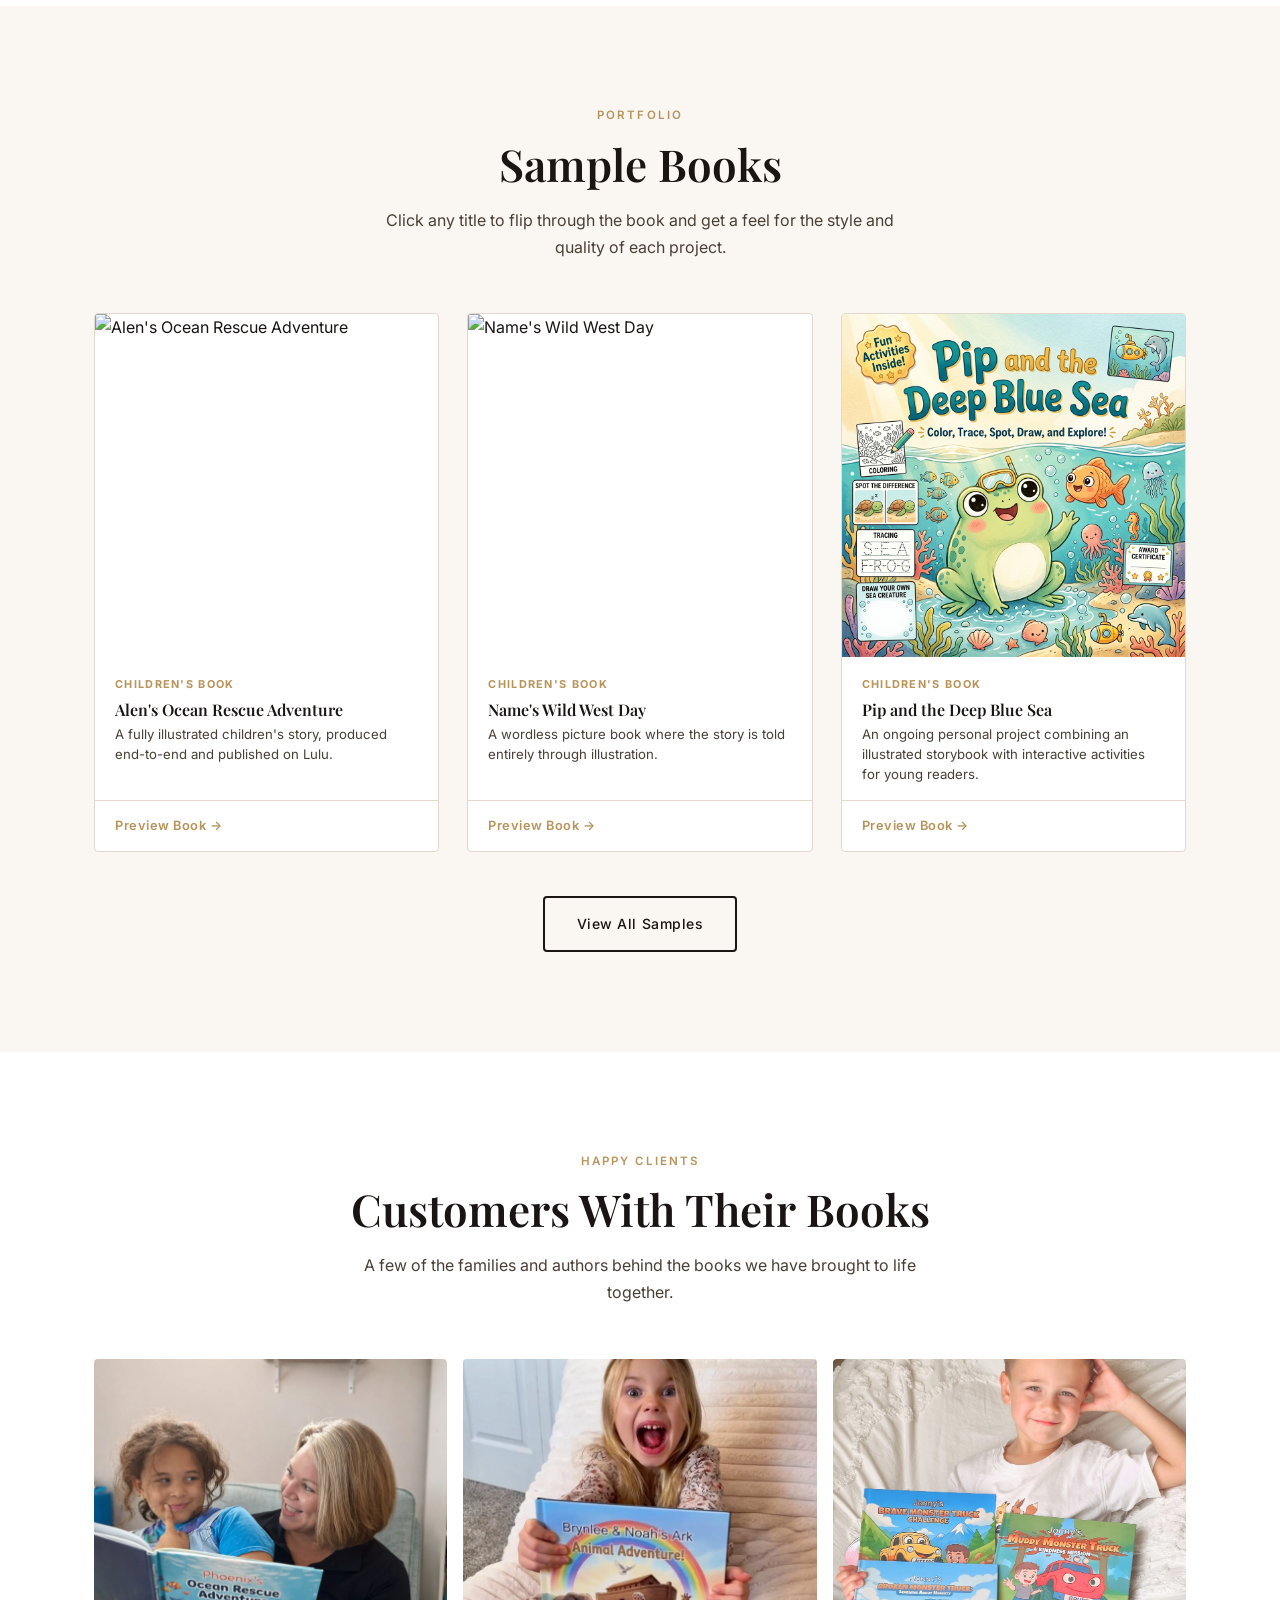
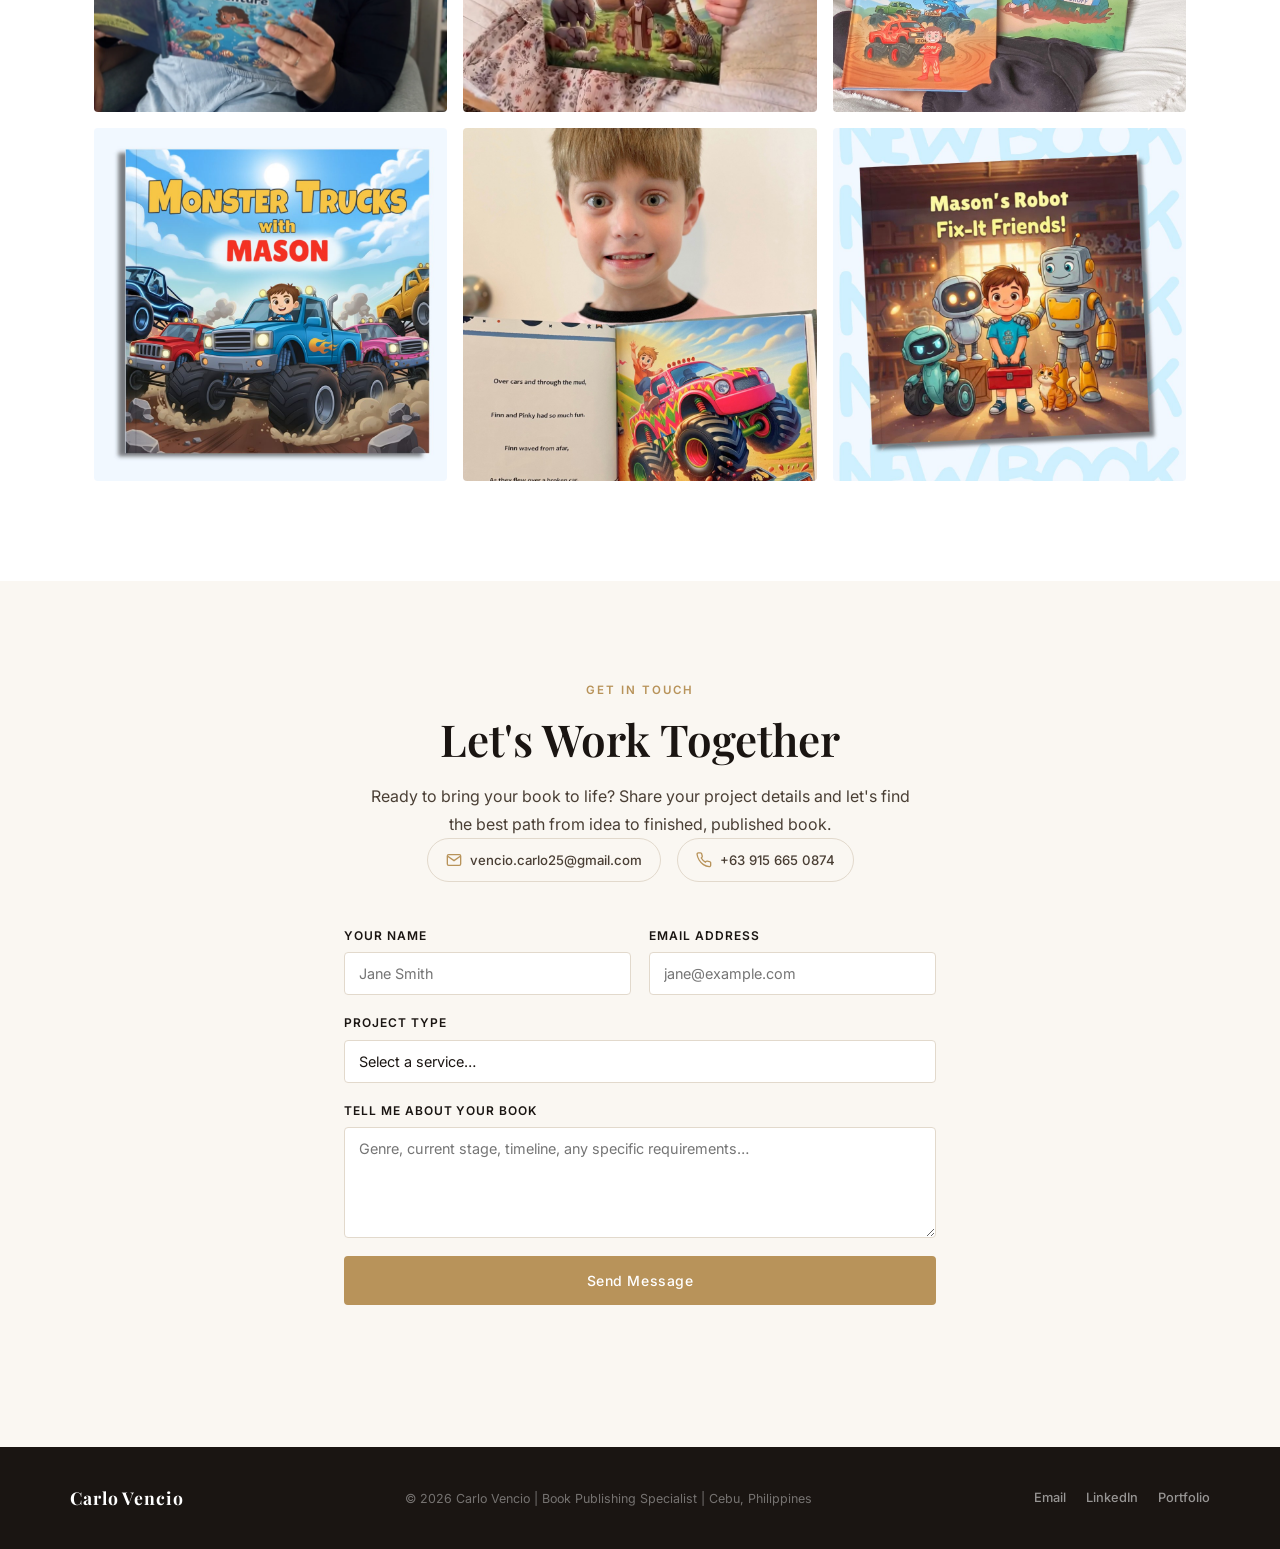
==== commit f575af46: "Remove decorative vertical line from hero" ====
--- a/index.html
+++ b/index.html
@@ -52,7 +52,6 @@
       </div>
     </div>
     <div class="hero-deco" aria-hidden="true">
-      <div class="deco-line"></div>
       <div class="deco-quote">"</div>
     </div>
   </section>
